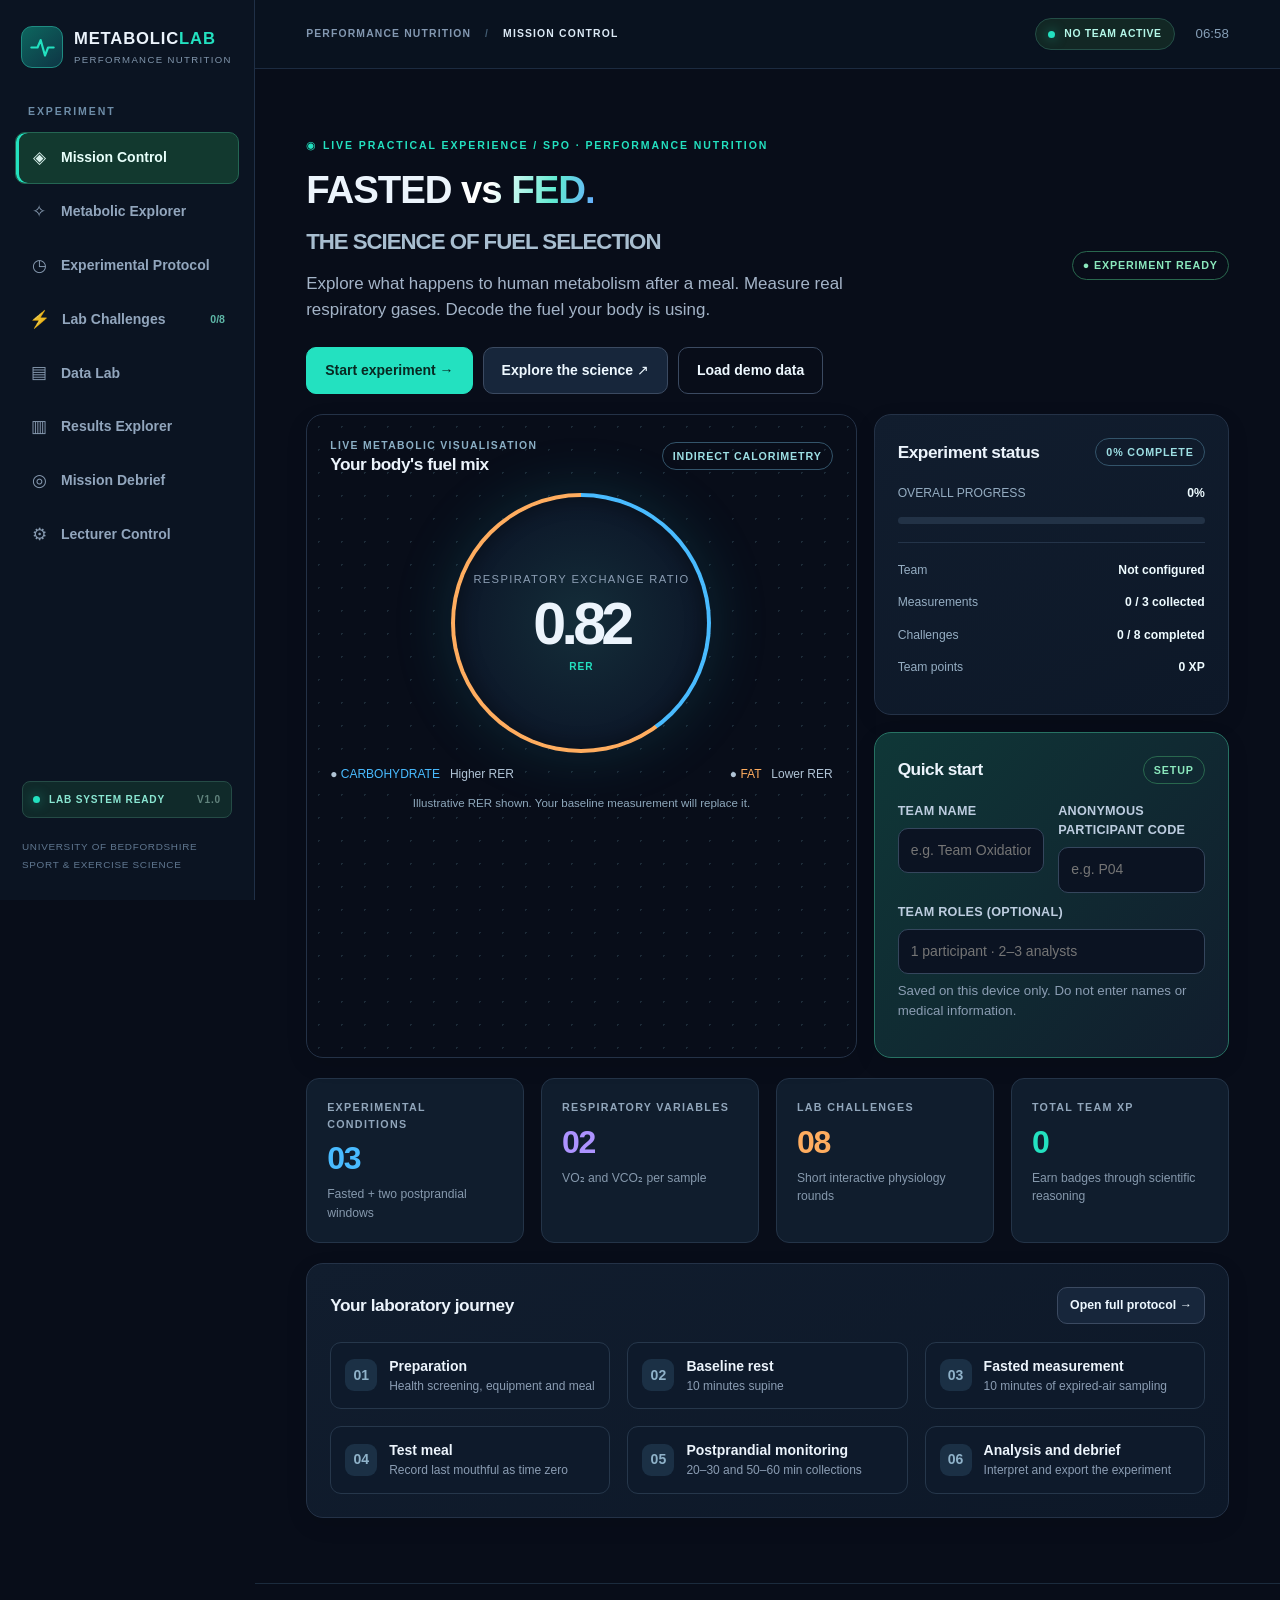
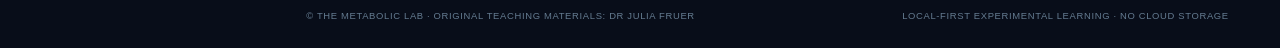
==== index.html @ f987c2f4 "Publish metabolic laboratory site" ====
<!doctype html>
<html lang="en-GB">
<head>
<meta charset="utf-8"><meta name="viewport" content="width=device-width,initial-scale=1"><meta name="theme-color" content="#080e1b">
<meta name="description" content="The Metabolic Lab: interactive fasted and postprandial substrate oxidation practical for sport science students.">
<title>The Metabolic Lab | Fasted vs Fed</title>
<link rel="icon" href="favicon.svg" type="image/svg+xml"><link rel="manifest" href="manifest.webmanifest">
<link rel="stylesheet" href="styles.css"><script type="module" src="app.js"></script>
</head>
<body>
<div class="app-shell">
 <aside class="sidebar" id="sidebar" aria-label="Primary navigation">
  <div class="brand"><div class="brand-icon"><svg viewBox="0 0 50 50" aria-hidden="true"><path d="M7 25h10l5-12 7 25 5-13h9" fill="none" stroke="currentColor" stroke-width="3.5" stroke-linecap="round" stroke-linejoin="round"/></svg></div><div><span class="brand-name">METABOLIC<span class="brand-highlight">LAB</span></span><span class="brand-sub">PERFORMANCE NUTRITION</span></div></div>
  <div class="side-label">EXPERIMENT</div><nav id="navigation"></nav>
  <div class="side-bottom"><div class="side-live"><span class="live-dot"></span> LAB SYSTEM READY <span class="version">V1.0</span></div><div class="side-foot">UNIVERSITY OF BEDFORDSHIRE<br>SPORT &amp; EXERCISE SCIENCE</div></div>
 </aside>
 <main class="main"><header class="topbar"><button id="mobile-nav" aria-label="Toggle navigation" class="icon-button mobile-toggle">☰</button><div class="crumb"><span>PERFORMANCE NUTRITION</span><span class="crumb-sep">/</span><span id="current-section">MISSION CONTROL</span></div><div class="top-actions"><div class="session-chip"><span class="chip-orb"></span><span id="team-indicator">NO TEAM ACTIVE</span></div><span class="clock" id="clock-now">--:--</span></div></header><div id="page" class="page"></div><footer class="footer"><span>© THE METABOLIC LAB · ORIGINAL TEACHING MATERIALS: DR JULIA FRUER</span><span>LOCAL-FIRST EXPERIMENTAL LEARNING · NO CLOUD STORAGE</span></footer></main>
</div>
<div id="toast" role="status" aria-live="polite"></div>
<div id="modal-root"></div>
</body></html>
---- styles.css ----
:root{color-scheme:dark;--bg:#080d19;--panel:#0e1726;--panel2:#101c2e;--border:#243247;--text:#ecf4fc;--muted:#8b9db3;--teal:#23e1c0;--cyan:#49bbff;--amber:#ffad5f;--violet:#ad93ff;--red:#ff7580;--green:#62dda4;--radius:17px;--shadow:0 14px 45px #0004;font-family:Inter,ui-sans-serif,-apple-system,BlinkMacSystemFont,'Segoe UI',sans-serif;font-synthesis:none}*{box-sizing:border-box}html{scroll-behavior:smooth}body{margin:0;background:var(--bg);color:var(--text);font-size:14px;line-height:1.52}button,input,textarea,select{font:inherit}button{cursor:pointer}button:disabled{opacity:.42;cursor:not-allowed}a{color:var(--teal)}p{margin:.5em 0 1em}h1,h2,h3,h4{line-height:1.2;letter-spacing:-.027em;margin:0 0 12px}h1{font-size:clamp(2rem,3vw,3.75rem);font-weight:800}h2{font-size:1.45rem}h3{font-size:1.08rem}small,.muted{color:var(--muted)}svg{max-width:100%}input,select,textarea{width:100%;background:#0b1322;border:1px solid #35465d;color:#f1f8ff;padding:11px 12px;border-radius:10px;outline:none;min-height:43px}input:focus,select:focus,textarea:focus{border-color:var(--teal);box-shadow:0 0 0 3px #23e1c01b}input[type=range]{padding:0;min-height:auto;accent-color:var(--teal)}input[type=checkbox],input[type=radio]{width:auto;min-height:auto;accent-color:var(--teal)}textarea{min-height:110px;resize:vertical}label{display:block;color:#bdcde0;font-size:.79rem;letter-spacing:.02em;font-weight:650;margin-bottom:7px}table{width:100%;border-collapse:collapse;font-size:.86rem}th{text-align:left;white-space:nowrap;color:#91abc4;font-size:.7rem;letter-spacing:.06em;font-weight:750;text-transform:uppercase;background:#101d30}td,th{padding:13px 14px;border-bottom:1px solid #263448}td{font-variant-numeric:tabular-nums}td:not(:first-child){color:#edf6ff}.app-shell{display:grid;grid-template-columns:255px minmax(0,1fr);min-height:100vh}.sidebar{background:#0b1422;border-right:1px solid #203047;min-height:100vh;position:sticky;top:0;height:100vh;display:flex;flex-direction:column;z-index:30;padding:26px 15px}.brand{display:flex;align-items:center;gap:11px;padding:0 6px 32px}.brand-icon{background:linear-gradient(140deg,#0d665e,#0e3545);border:1px solid #1f8c82;width:42px;height:42px;display:grid;place-items:center;border-radius:11px;color:var(--teal)}.brand-icon svg{width:31px}.brand-name{font-size:1.04rem;letter-spacing:.05em;font-weight:850;display:block;white-space:nowrap}.brand-highlight{color:var(--teal)}.brand-sub{display:block;font-size:.6rem;letter-spacing:.14em;color:#8196ac;margin-top:2px}.side-label,.eyebrow{color:#6e8da8;font-weight:750;letter-spacing:.18em;font-size:.66rem}.side-label{padding:3px 13px 11px}.nav-item{display:flex;gap:12px;align-items:center;width:100%;border:1px solid transparent;border-radius:10px;background:transparent;color:#92a6bd;padding:12px 13px;text-align:left;margin:2px 0;font-weight:620}.nav-item:hover,.nav-item:focus{color:white;background:#18283a}.nav-item.active{color:#e8fffb;background:#12392f;border-color:#246653;box-shadow:inset 3px 0 var(--teal)}.nav-icon{font-size:17px;opacity:.92;min-width:20px;text-align:center}.nav-item em{margin-left:auto;font-style:normal;color:#5eb8a8;font-size:.66rem}.side-bottom{margin-top:auto;padding:18px 7px 0}.side-live{display:flex;align-items:center;gap:9px;border:1px solid #254b46;border-radius:8px;background:#102a2a;color:#8ae6d2;padding:10px;font-size:.63rem;font-weight:750;letter-spacing:.08em}.live-dot,.chip-orb{display:inline-block;background:var(--teal);border-radius:50%;width:7px;height:7px;box-shadow:0 0 12px #23e1c08c}.version{margin-left:auto;color:#61837d}.side-foot{color:#607790;font-size:.62rem;letter-spacing:.07em;line-height:1.8;margin-top:20px}.main{min-width:0;display:flex;flex-direction:column}.topbar{height:69px;border-bottom:1px solid #1c2b40;background:#0b1321e6;backdrop-filter:blur(12px);display:flex;align-items:center;justify-content:space-between;padding:0 clamp(21px,4vw,55px);position:sticky;top:0;z-index:12}.crumb{font-size:.65rem;letter-spacing:.11em;font-weight:770;color:#8398b1;display:flex;gap:14px}.crumb span:last-child{color:#dceaf6}.crumb-sep{color:#425c72}.top-actions{display:flex;align-items:center;gap:21px}.session-chip{padding:7px 12px;border:1px solid #244e47;background:#122724;border-radius:40px;color:#b4f7e8;display:flex;align-items:center;gap:9px;font-size:.65rem;font-weight:700;letter-spacing:.06em}.clock{color:#869fb7;font-size:.83rem;font-variant-numeric:tabular-nums}.page{max-width:1480px;width:100%;margin:0 auto;padding:34px clamp(22px,4vw,55px) 65px;flex:1}.footer{padding:25px clamp(22px,4vw,55px);border-top:1px solid #1b2b3d;display:flex;justify-content:space-between;gap:16px;color:#647b90;font-size:.59rem;letter-spacing:.07em}.mobile-toggle{display:none}.eyebrow{display:block;margin-bottom:14px;color:var(--teal)}.hero{padding:34px 0 20px}.hero-top{display:flex;justify-content:space-between;align-items:center;gap:20px}.hero p{font-size:1.06rem;color:#a4b4c8;max-width:620px}.gradient-text{background:linear-gradient(100deg,#fff 23%,#60ead1 69%,#66acff);-webkit-background-clip:text;background-clip:text;color:transparent}.hero-actions,.actions,.button-line{display:flex;flex-wrap:wrap;align-items:center;gap:10px;margin-top:24px}.btn{border:1px solid #3b4a61;background:#17263b;border-radius:10px;padding:12px 18px;color:#eef8ff;font-weight:730;display:inline-flex;align-items:center;justify-content:center;gap:8px;transition:transform .18s,border-color .18s,background .18s;min-height:43px}.btn:hover{transform:translateY(-1px);border-color:#66c5c0;background:#1a3443}.btn-primary{background:var(--teal);color:#082922;border-color:var(--teal)}.btn-primary:hover{background:#65f9dd;color:#06221e}.btn-amber{background:#543819;border-color:#9d6937;color:#ffd2a2}.btn-ghost{background:transparent}.btn-small{padding:8px 12px;min-height:34px;font-size:.77rem}.btn-danger{border-color:#713342;color:#ffafb4;background:#311a29}.icon-button{border:1px solid var(--border);border-radius:9px;background:#142237;color:#d8efff;padding:8px 10px}.grid{display:grid;gap:17px}.grid-2{grid-template-columns:repeat(2,minmax(0,1fr))}.grid-3{grid-template-columns:repeat(3,minmax(0,1fr))}.grid-4{grid-template-columns:repeat(4,minmax(0,1fr))}.grid-main{grid-template-columns:minmax(0,1.55fr) minmax(280px,1fr)}.card{border:1px solid var(--border);background:linear-gradient(155deg,#111d2e,#0d1828);border-radius:var(--radius);padding:23px;min-width:0;box-shadow:0 7px 22px #00000019}.card.slim{padding:17px}.card .card-head{display:flex;align-items:center;justify-content:space-between;gap:14px;margin-bottom:18px}.card-head h3{margin:0}.card .subtle{color:var(--muted);font-size:.83rem}.card .section-label{color:#8bafc5;font-size:.65rem;letter-spacing:.13em;font-weight:780}.card.highlight{border-color:#277263;background:linear-gradient(130deg,#0f3737,#111d2d)}.card.heat{border-color:#674932;background:linear-gradient(130deg,#2e251e,#111d2d)}.main-visual{position:relative;background:radial-gradient(ellipse at 55% 45%,#103e4f 0,#0d1c2c 49%,#0d1727 78%);min-height:350px;overflow:hidden}.visual-ring{width:260px;height:260px;margin:12px auto;border-radius:50%;background:conic-gradient(var(--cyan) 0 42%,var(--amber) 42% 100%);padding:4px;box-shadow:0 0 60px #1d9bac33;transition:background .5s}.visual-ring-inner{height:100%;border-radius:50%;background:radial-gradient(circle,#142d39 2%,#0d192a 65%);display:flex;flex-direction:column;align-items:center;justify-content:center;text-align:center;box-shadow:inset 0 0 20px #0007}.visual-ring-inner .num{font-size:3.7rem;font-weight:850;letter-spacing:-.08em;line-height:1.2}.visual-ring-inner small{font-size:.7rem;letter-spacing:.12em}.fuel-key{display:flex;justify-content:space-between;gap:12px;align-items:center;margin-top:9px}.fuel-key span{font-size:.75rem;color:#b0c3d5}.fuel-cyan{color:var(--cyan)!important}.fuel-amber{color:var(--amber)!important}.stat{background:#101d2d;border:1px solid #243448;border-radius:13px;padding:20px}.stat .value{font-size:2rem;font-weight:830;line-height:1.1;letter-spacing:-.04em;margin:9px 0}.stat .cap{font-size:.67rem;letter-spacing:.12em;color:#91a6bb;font-weight:750}.stat .detail{font-size:.76rem;color:#8699ad}.metric-line{display:flex;align-items:center;gap:10px;margin-bottom:14px;color:#95adc2;font-size:.76rem}.metric-line strong{margin-left:auto;color:#eefbff}.progress-track{height:7px;border-radius:20px;background:#223246;overflow:hidden}.progress-fill{height:100%;background:linear-gradient(90deg,var(--cyan),var(--teal));border-radius:20px;transition:width .5s}.step-list{display:grid;gap:9px}.step{display:flex;gap:12px;align-items:center;padding:13px 14px;border:1px solid #26374b;border-radius:11px;background:#0e1a2b}.step .step-n{height:32px;width:32px;display:grid;place-items:center;border-radius:9px;background:#1b3045;color:#8fb2c9;font-weight:800}.step.done{border-color:#1d6554;background:#0e2929}.step.done .step-n{background:#186c59;color:#fff}.step.active{border-color:#348c88}.step-main{flex:1;min-width:0}.step-main strong{display:block}.step-main small{display:block;font-size:.75rem}.section-intro{margin-bottom:27px}.section-intro h1{font-size:clamp(2rem,3vw,3rem)}.section-intro p{color:#9aafc5;max-width:750px}.pill{font-size:.67rem;border:1px solid #33546a;padding:5px 10px;border-radius:50px;color:#9ddfe4;letter-spacing:.08em;font-weight:760}.pill.amber{color:#ffbc84;border-color:#64503c}.pill.violet{color:#c0b4ff;border-color:#524d79}.pill.green{color:#8be8bd;border-color:#29684e}.divider{height:1px;background:#243449;margin:18px 0}.form-grid{display:grid;grid-template-columns:repeat(2,minmax(0,1fr));gap:14px}.field{min-width:0}.field small{display:block;margin-top:5px;color:#7290a7}.big-number{font-size:3.6rem;font-weight:850;line-height:1.1;letter-spacing:-.06em;font-variant-numeric:tabular-nums}.timer{font-size:clamp(3.7rem,8vw,7.4rem);letter-spacing:-.07em;font-weight:780;font-variant-numeric:tabular-nums;line-height:1.2}.timer-sub{font-size:.8rem;letter-spacing:.13em;color:#93b2c6;font-weight:700}.timeline{display:flex;gap:5px;height:18px;background:#1b2a3e;border-radius:7px;overflow:hidden;margin:20px 0 10px}.timeline > div{background:#224655}.timeline .hot{background:linear-gradient(90deg,#358bb8,#42e9cf)}.timeline .later{background:linear-gradient(90deg,#906b40,#ffb76b)}.timeline-labels{display:flex;justify-content:space-between;font-size:.67rem;color:#8da7bd}.check-row{display:flex;gap:11px;align-items:flex-start;cursor:pointer;padding:10px 4px;border-bottom:1px solid #263144}.check-row input{margin-top:4px}.check-row span{flex:1}.tabs{display:flex;gap:8px;flex-wrap:wrap;margin:0 0 20px}.tab{border:1px solid #33475e;background:#142239;color:#96acc4;padding:8px 13px;border-radius:9px;font-size:.8rem;font-weight:700}.tab.active{border-color:var(--teal);background:#124239;color:#ddfff7}.note{border-left:3px solid #35a8cd;background:#10263a;padding:13px 17px;border-radius:0 10px 10px 0;margin:14px 0;color:#aecddd;font-size:.81rem}.note.warning{border-color:var(--amber);background:#30251e;color:#e6c6a6}.note.success{border-color:var(--teal);background:#12332f;color:#a6e6da}.note.error{border-color:var(--red);background:#361e27;color:#f5b5bd}.equation{padding:17px 20px;border:1px solid #304256;background:#071321;border-radius:12px;font-size:1.05rem;font-weight:650;letter-spacing:.01em;font-variant-numeric:tabular-nums;color:#b4f6eb;margin:10px 0;overflow-x:auto}.formula-glow{color:var(--teal)}.chart-box{position:relative;min-height:220px}.chart-box svg{display:block;width:100%;height:auto}.table-wrap{overflow:auto;border:1px solid #2a394f;border-radius:11px}.quiz-option{width:100%;display:flex;align-items:center;gap:12px;text-align:left;background:#111d2f;border:1px solid #2a3e53;border-radius:9px;padding:13px 15px;margin:9px 0;color:#d8e8f8}.quiz-option:hover{border-color:#5cb6b2}.quiz-option.correct{background:#154236;border-color:#3acb9e}.quiz-option.wrong{background:#452533;border-color:#d77080}.quiz-option:disabled{opacity:1}.quiz-marker{display:grid;place-items:center;min-width:29px;height:29px;border-radius:7px;border:1px solid #45617c;color:#a7c3d8;font-size:.75rem}.tag{font-size:.63rem;letter-spacing:.1em;font-weight:760;color:var(--teal)}.challenge-card{position:relative;overflow:hidden}.challenge-card::before{position:absolute;content:'';inset:0 0 auto;height:2px;background:linear-gradient(90deg,var(--cyan),var(--teal));opacity:.8}.challenge-index{font-size:.67rem;letter-spacing:.12em;color:#819fb7}.challenge-card h3{margin:12px 0 9px}.score{font-size:2.5rem;font-weight:800;color:var(--teal);letter-spacing:-.05em}.badge-list{display:flex;flex-wrap:wrap;gap:8px}.achievement{padding:10px 12px;background:#13362e;border:1px solid #246e57;border-radius:9px;font-size:.75rem;color:#b7f6dd}.data-input{max-width:110px}.data-input::-webkit-outer-spin-button,.data-input::-webkit-inner-spin-button{-webkit-appearance:none;margin:0}.data-result{color:#99e7d9!important;font-weight:700}.result-caption{font-size:.72rem;color:#8fa9bd;margin-top:12px}.muted-score{color:#819db5}.session-info{font-size:.76rem;color:#8ea8bc}.report{background:white;color:#172538;padding:35px;max-width:870px;margin:auto}.report h1,.report h2,.report h3{color:#17364c}.report table th{background:#eef3f7;color:#244257}.report table td,.report table th{border-color:#bdcbd6;color:#203140}.report .muted{color:#52697c}.report p{line-height:1.6}.preview-graph{height:180px;display:flex;align-items:center;justify-content:center;color:#637d95;border:1px dashed #405269;border-radius:9px}.dotted-hero{background-image:radial-gradient(#567c8c42 1px,transparent 1px);background-size:23px 23px}.center{text-align:center}.right{text-align:right}.mt-1{margin-top:10px}.mt-2{margin-top:20px}.mt-3{margin-top:30px}.mb-2{margin-bottom:20px}.w-100{width:100%}.align-middle{align-items:center}.hidden{display:none!important}#toast{position:fixed;right:22px;bottom:20px;z-index:100;background:#164b41;color:#effff8;border:1px solid #27af89;border-radius:12px;padding:14px 18px;box-shadow:var(--shadow);opacity:0;transform:translateY(20px);pointer-events:none;transition:.25s;max-width:min(470px,90vw)}#toast.visible{opacity:1;transform:translateY(0)}.modal-overlay{position:fixed;inset:0;background:#000b;display:flex;align-items:center;justify-content:center;padding:20px;z-index:80}.modal{width:min(670px,100%);max-height:90vh;overflow:auto;background:#101c2c;border:1px solid #406178;border-radius:18px;padding:27px;box-shadow:0 20px 90px #000b}.modal.large{width:min(850px,100%)}.dot-row{display:flex;justify-content:center;gap:7px;margin:8px}.dot-row span{width:7px;height:7px;background:var(--teal);border-radius:50%;opacity:.6;animation:bounce 2s infinite}.dot-row span:nth-child(2){animation-delay:.3s}.dot-row span:nth-child(3){animation-delay:.6s}@keyframes bounce{50%{transform:translateY(-9px);opacity:1}}.mobile-toggle{display:none}.mock-toggle{cursor:pointer}.screenmode .sidebar,.screenmode .footer{display:none}.screenmode .app-shell{grid-template-columns:1fr}.screenmode .page{max-width:100%}.screenmode .topbar{height:57px}.screenmode .big-number{font-size:5rem}@media(max-width:1100px){.grid-main{grid-template-columns:1fr}.grid-4{grid-template-columns:repeat(2,minmax(0,1fr))}.sidebar{width:225px}.app-shell{grid-template-columns:225px minmax(0,1fr)}}@media(max-width:780px){.app-shell{grid-template-columns:1fr}.sidebar{position:fixed;left:0;top:0;width:260px;transform:translateX(-110%);transition:transform .25s;box-shadow:18px 0 55px #0008}.sidebar.open{transform:translateX(0)}.mobile-toggle{display:inline-block}.topbar{padding:0 15px}.crumb{font-size:.57rem;gap:7px}.clock{display:none}.page{padding:24px 16px 50px}.footer{padding:22px 16px;flex-direction:column}.grid-2,.grid-3,.grid-4,.form-grid{grid-template-columns:1fr}.hero-top{display:block}.session-chip{padding:6px 8px;font-size:.55rem}.visual-ring{width:230px;height:230px}.main-visual{min-height:300px}.card{padding:18px}.top-actions{gap:8px}.timer{font-size:4.1rem}}@media print{body{background:white;color:#1b2937}.sidebar,.topbar,.footer,.no-print,.btn,#toast{display:none!important}.app-shell{display:block}.page{padding:0;max-width:none}.card{background:white;color:#172538;border:1px solid #ccd8e3;box-shadow:none;break-inside:avoid}.card *{color:inherit}h1,h2,h3{color:#172538}.print-only{display:block!important}.table-wrap{overflow:visible}table td,table th{color:#152536!important;border-color:#c4cbd3}table th{background:#e8eff5}.section-intro p{color:#344a61}.report{padding:0}.screenmode .sidebar{display:none}}@media(prefers-reduced-motion:reduce){*,*::before,*::after{animation-duration:.001ms!important;transition-duration:.001ms!important;scroll-behavior:auto!important}}

.report svg text{fill:#34485c!important}.report svg line{stroke:#9eb1c0!important}.report .chart-box{page-break-inside:avoid}.report svg{max-height:240px}
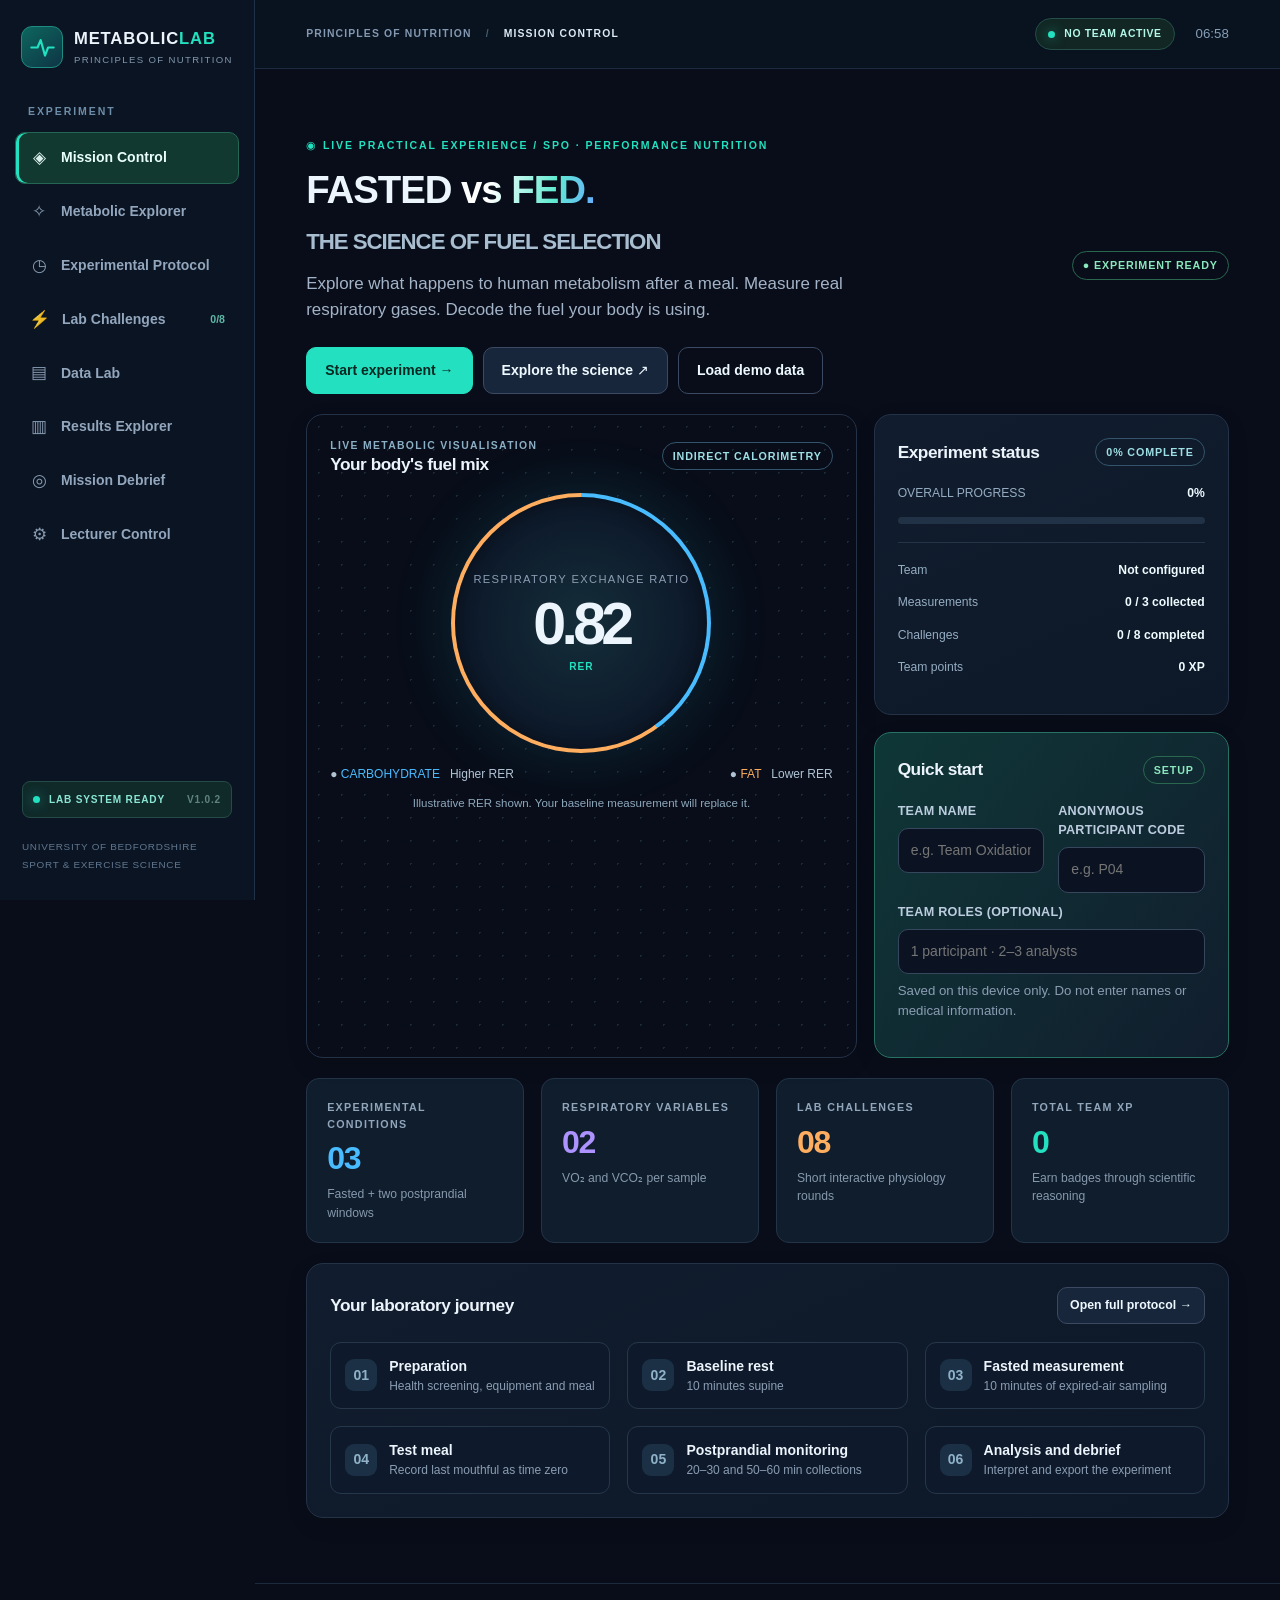
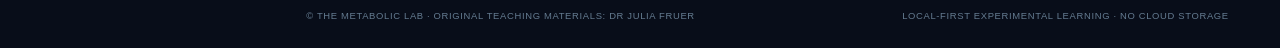
==== commit 96fff775: "Update nutrition practical site to Principles of Nutrition" ====
--- a/index.html
+++ b/index.html
@@ -10,11 +10,11 @@
 <body>
 <div class="app-shell">
  <aside class="sidebar" id="sidebar" aria-label="Primary navigation">
-  <div class="brand"><div class="brand-icon"><svg viewBox="0 0 50 50" aria-hidden="true"><path d="M7 25h10l5-12 7 25 5-13h9" fill="none" stroke="currentColor" stroke-width="3.5" stroke-linecap="round" stroke-linejoin="round"/></svg></div><div><span class="brand-name">METABOLIC<span class="brand-highlight">LAB</span></span><span class="brand-sub">PERFORMANCE NUTRITION</span></div></div>
+  <div class="brand"><div class="brand-icon"><svg viewBox="0 0 50 50" aria-hidden="true"><path d="M7 25h10l5-12 7 25 5-13h9" fill="none" stroke="currentColor" stroke-width="3.5" stroke-linecap="round" stroke-linejoin="round"/></svg></div><div><span class="brand-name">METABOLIC<span class="brand-highlight">LAB</span></span><span class="brand-sub">PRINCIPLES OF NUTRITION</span></div></div>
   <div class="side-label">EXPERIMENT</div><nav id="navigation"></nav>
-  <div class="side-bottom"><div class="side-live"><span class="live-dot"></span> LAB SYSTEM READY <span class="version">V1.0</span></div><div class="side-foot">UNIVERSITY OF BEDFORDSHIRE<br>SPORT &amp; EXERCISE SCIENCE</div></div>
+  <div class="side-bottom"><div class="side-live"><span class="live-dot"></span> LAB SYSTEM READY <span class="version">V1.0.2</span></div><div class="side-foot">UNIVERSITY OF BEDFORDSHIRE<br>SPORT &amp; EXERCISE SCIENCE</div></div>
  </aside>
- <main class="main"><header class="topbar"><button id="mobile-nav" aria-label="Toggle navigation" class="icon-button mobile-toggle">☰</button><div class="crumb"><span>PERFORMANCE NUTRITION</span><span class="crumb-sep">/</span><span id="current-section">MISSION CONTROL</span></div><div class="top-actions"><div class="session-chip"><span class="chip-orb"></span><span id="team-indicator">NO TEAM ACTIVE</span></div><span class="clock" id="clock-now">--:--</span></div></header><div id="page" class="page"></div><footer class="footer"><span>© THE METABOLIC LAB · ORIGINAL TEACHING MATERIALS: DR JULIA FRUER</span><span>LOCAL-FIRST EXPERIMENTAL LEARNING · NO CLOUD STORAGE</span></footer></main>
+ <main class="main"><header class="topbar"><button id="mobile-nav" aria-label="Toggle navigation" class="icon-button mobile-toggle">☰</button><div class="crumb"><span>PRINCIPLES OF NUTRITION</span><span class="crumb-sep">/</span><span id="current-section">MISSION CONTROL</span></div><div class="top-actions"><div class="session-chip"><span class="chip-orb"></span><span id="team-indicator">NO TEAM ACTIVE</span></div><span class="clock" id="clock-now">--:--</span></div></header><div id="page" class="page"></div><footer class="footer"><span>© THE METABOLIC LAB · ORIGINAL TEACHING MATERIALS: DR JULIA FRUER</span><span>LOCAL-FIRST EXPERIMENTAL LEARNING · NO CLOUD STORAGE</span></footer></main>
 </div>
 <div id="toast" role="status" aria-live="polite"></div>
 <div id="modal-root"></div>
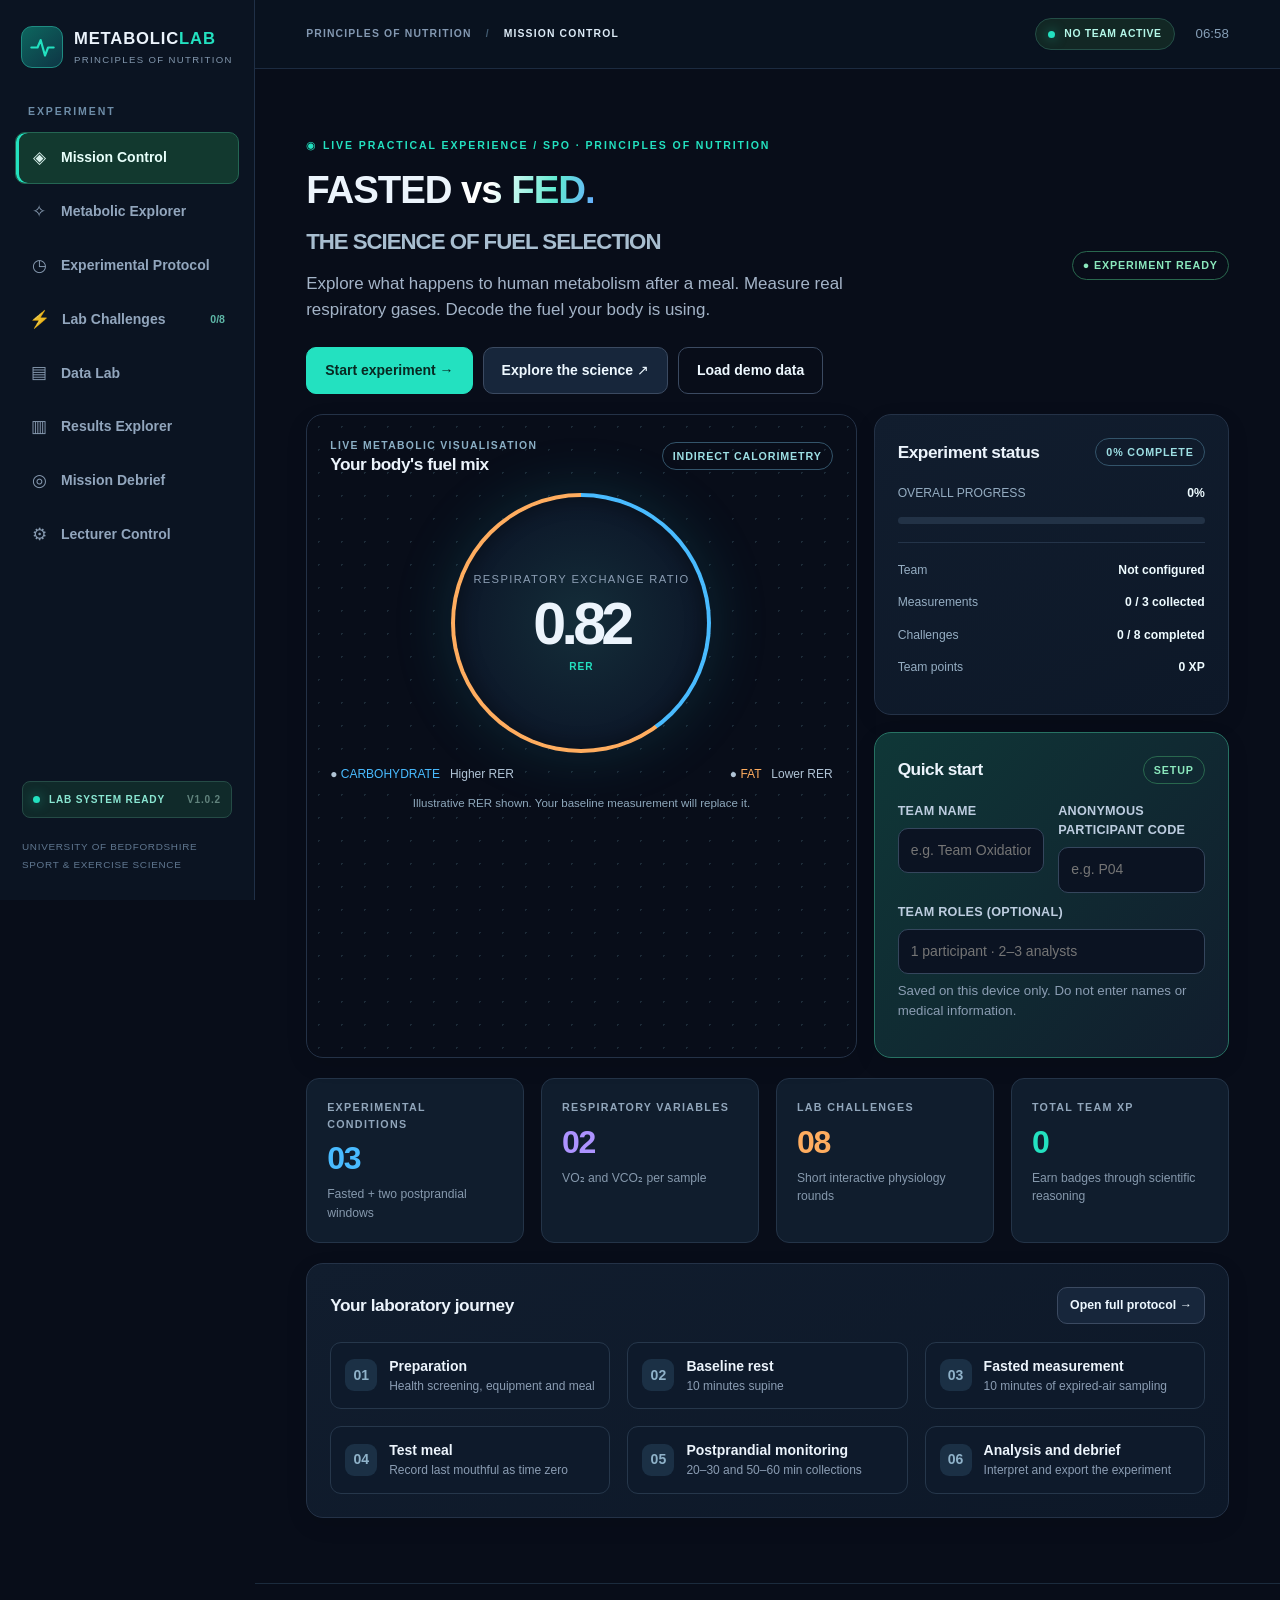
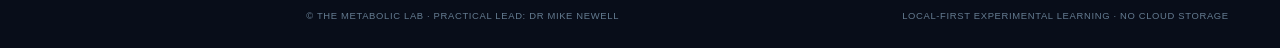
==== commit fc3219f5: "Update practical lead attribution to Dr Mike Newell" ====
--- a/index.html
+++ b/index.html
@@ -14,7 +14,7 @@
   <div class="side-label">EXPERIMENT</div><nav id="navigation"></nav>
   <div class="side-bottom"><div class="side-live"><span class="live-dot"></span> LAB SYSTEM READY <span class="version">V1.0.2</span></div><div class="side-foot">UNIVERSITY OF BEDFORDSHIRE<br>SPORT &amp; EXERCISE SCIENCE</div></div>
  </aside>
- <main class="main"><header class="topbar"><button id="mobile-nav" aria-label="Toggle navigation" class="icon-button mobile-toggle">☰</button><div class="crumb"><span>PRINCIPLES OF NUTRITION</span><span class="crumb-sep">/</span><span id="current-section">MISSION CONTROL</span></div><div class="top-actions"><div class="session-chip"><span class="chip-orb"></span><span id="team-indicator">NO TEAM ACTIVE</span></div><span class="clock" id="clock-now">--:--</span></div></header><div id="page" class="page"></div><footer class="footer"><span>© THE METABOLIC LAB · ORIGINAL TEACHING MATERIALS: DR JULIA FRUER</span><span>LOCAL-FIRST EXPERIMENTAL LEARNING · NO CLOUD STORAGE</span></footer></main>
+ <main class="main"><header class="topbar"><button id="mobile-nav" aria-label="Toggle navigation" class="icon-button mobile-toggle">☰</button><div class="crumb"><span>PRINCIPLES OF NUTRITION</span><span class="crumb-sep">/</span><span id="current-section">MISSION CONTROL</span></div><div class="top-actions"><div class="session-chip"><span class="chip-orb"></span><span id="team-indicator">NO TEAM ACTIVE</span></div><span class="clock" id="clock-now">--:--</span></div></header><div id="page" class="page"></div><footer class="footer"><span>© THE METABOLIC LAB · PRACTICAL LEAD: DR MIKE NEWELL</span><span>LOCAL-FIRST EXPERIMENTAL LEARNING · NO CLOUD STORAGE</span></footer></main>
 </div>
 <div id="toast" role="status" aria-live="polite"></div>
 <div id="modal-root"></div>
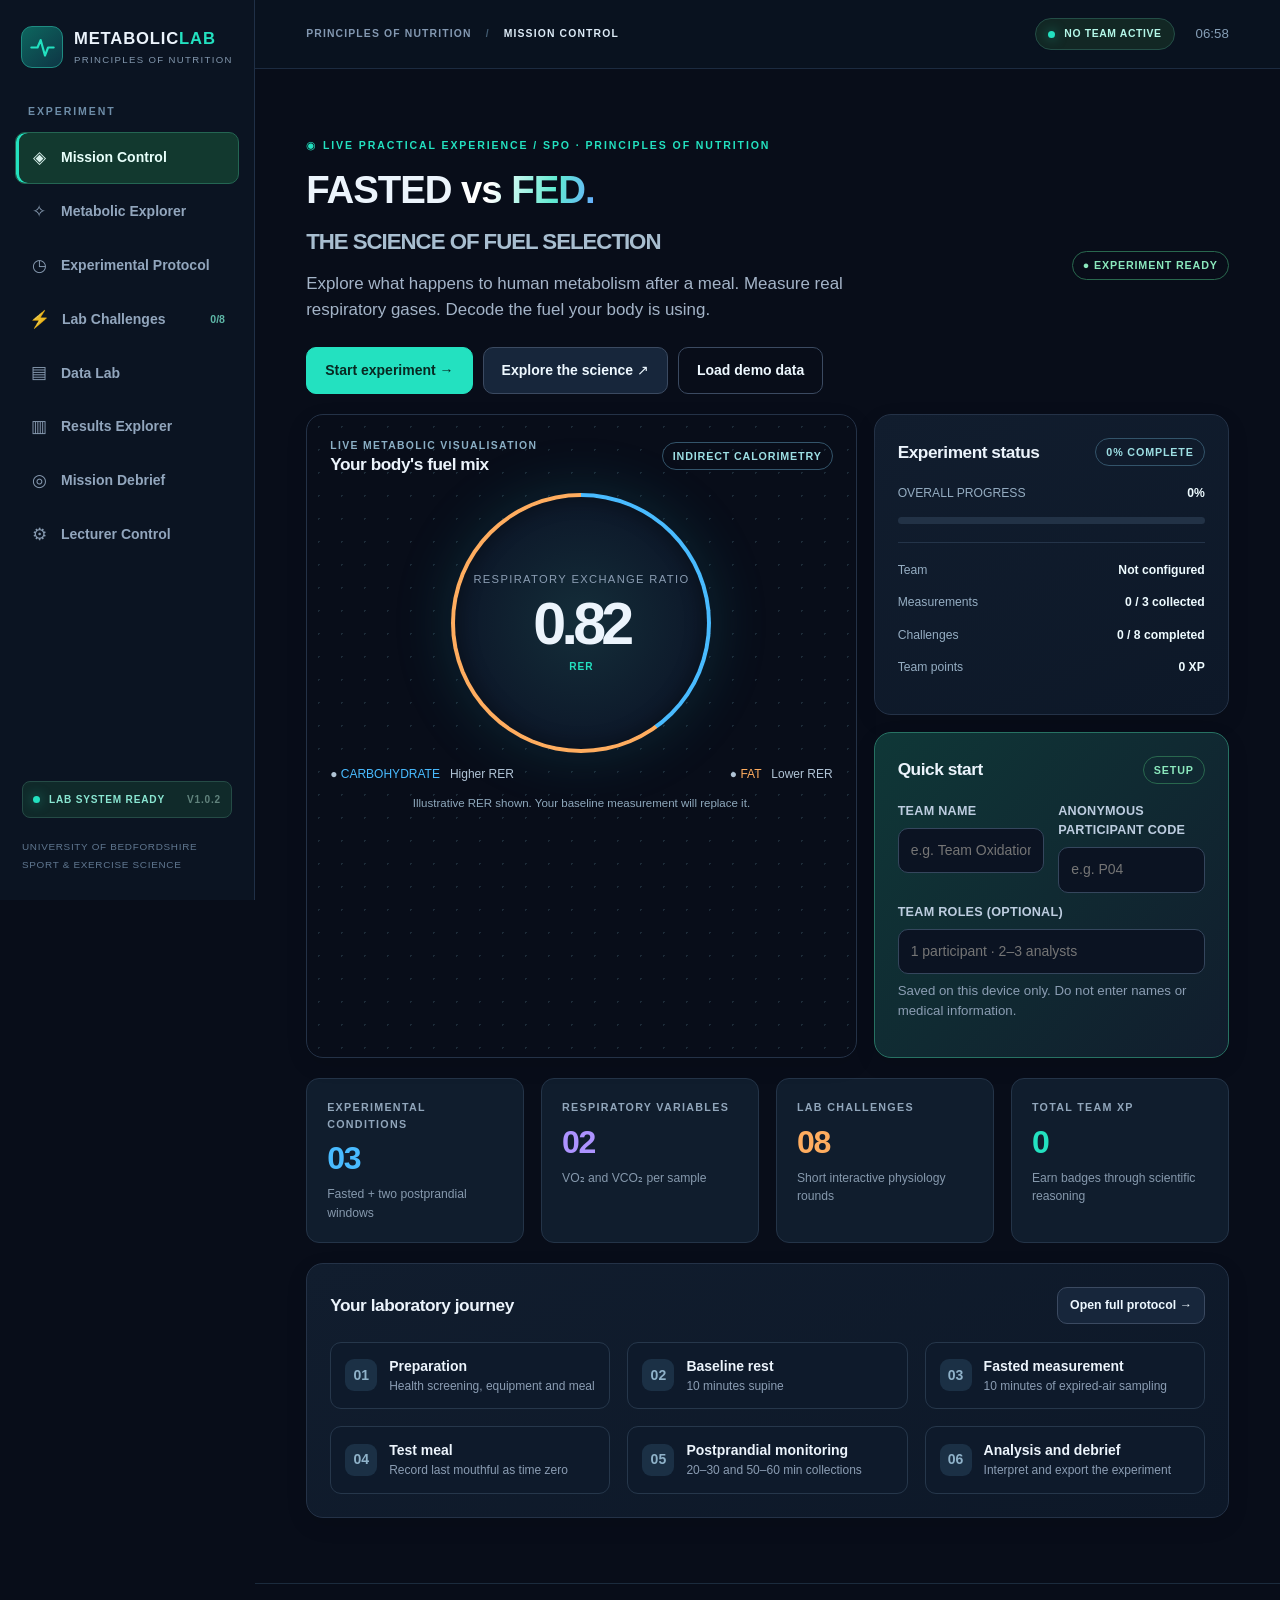
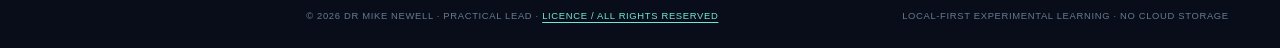
==== commit 68c582e3: "Surface licence and copyright on Metabolic Lab" ====
--- a/index.html
+++ b/index.html
@@ -14,7 +14,7 @@
   <div class="side-label">EXPERIMENT</div><nav id="navigation"></nav>
   <div class="side-bottom"><div class="side-live"><span class="live-dot"></span> LAB SYSTEM READY <span class="version">V1.0.2</span></div><div class="side-foot">UNIVERSITY OF BEDFORDSHIRE<br>SPORT &amp; EXERCISE SCIENCE</div></div>
  </aside>
- <main class="main"><header class="topbar"><button id="mobile-nav" aria-label="Toggle navigation" class="icon-button mobile-toggle">☰</button><div class="crumb"><span>PRINCIPLES OF NUTRITION</span><span class="crumb-sep">/</span><span id="current-section">MISSION CONTROL</span></div><div class="top-actions"><div class="session-chip"><span class="chip-orb"></span><span id="team-indicator">NO TEAM ACTIVE</span></div><span class="clock" id="clock-now">--:--</span></div></header><div id="page" class="page"></div><footer class="footer"><span>© THE METABOLIC LAB · PRACTICAL LEAD: DR MIKE NEWELL</span><span>LOCAL-FIRST EXPERIMENTAL LEARNING · NO CLOUD STORAGE</span></footer></main>
+ <main class="main"><header class="topbar"><button id="mobile-nav" aria-label="Toggle navigation" class="icon-button mobile-toggle">☰</button><div class="crumb"><span>PRINCIPLES OF NUTRITION</span><span class="crumb-sep">/</span><span id="current-section">MISSION CONTROL</span></div><div class="top-actions"><div class="session-chip"><span class="chip-orb"></span><span id="team-indicator">NO TEAM ACTIVE</span></div><span class="clock" id="clock-now">--:--</span></div></header><div id="page" class="page"></div><footer class="footer"><span>© 2026 DR MIKE NEWELL · PRACTICAL LEAD · <a href="licence.html" style="color:#70e6d4;text-decoration:underline;text-underline-offset:3px">LICENCE / ALL RIGHTS RESERVED</a></span><span>LOCAL-FIRST EXPERIMENTAL LEARNING · NO CLOUD STORAGE</span></footer></main>
 </div>
 <div id="toast" role="status" aria-live="polite"></div>
 <div id="modal-root"></div>
